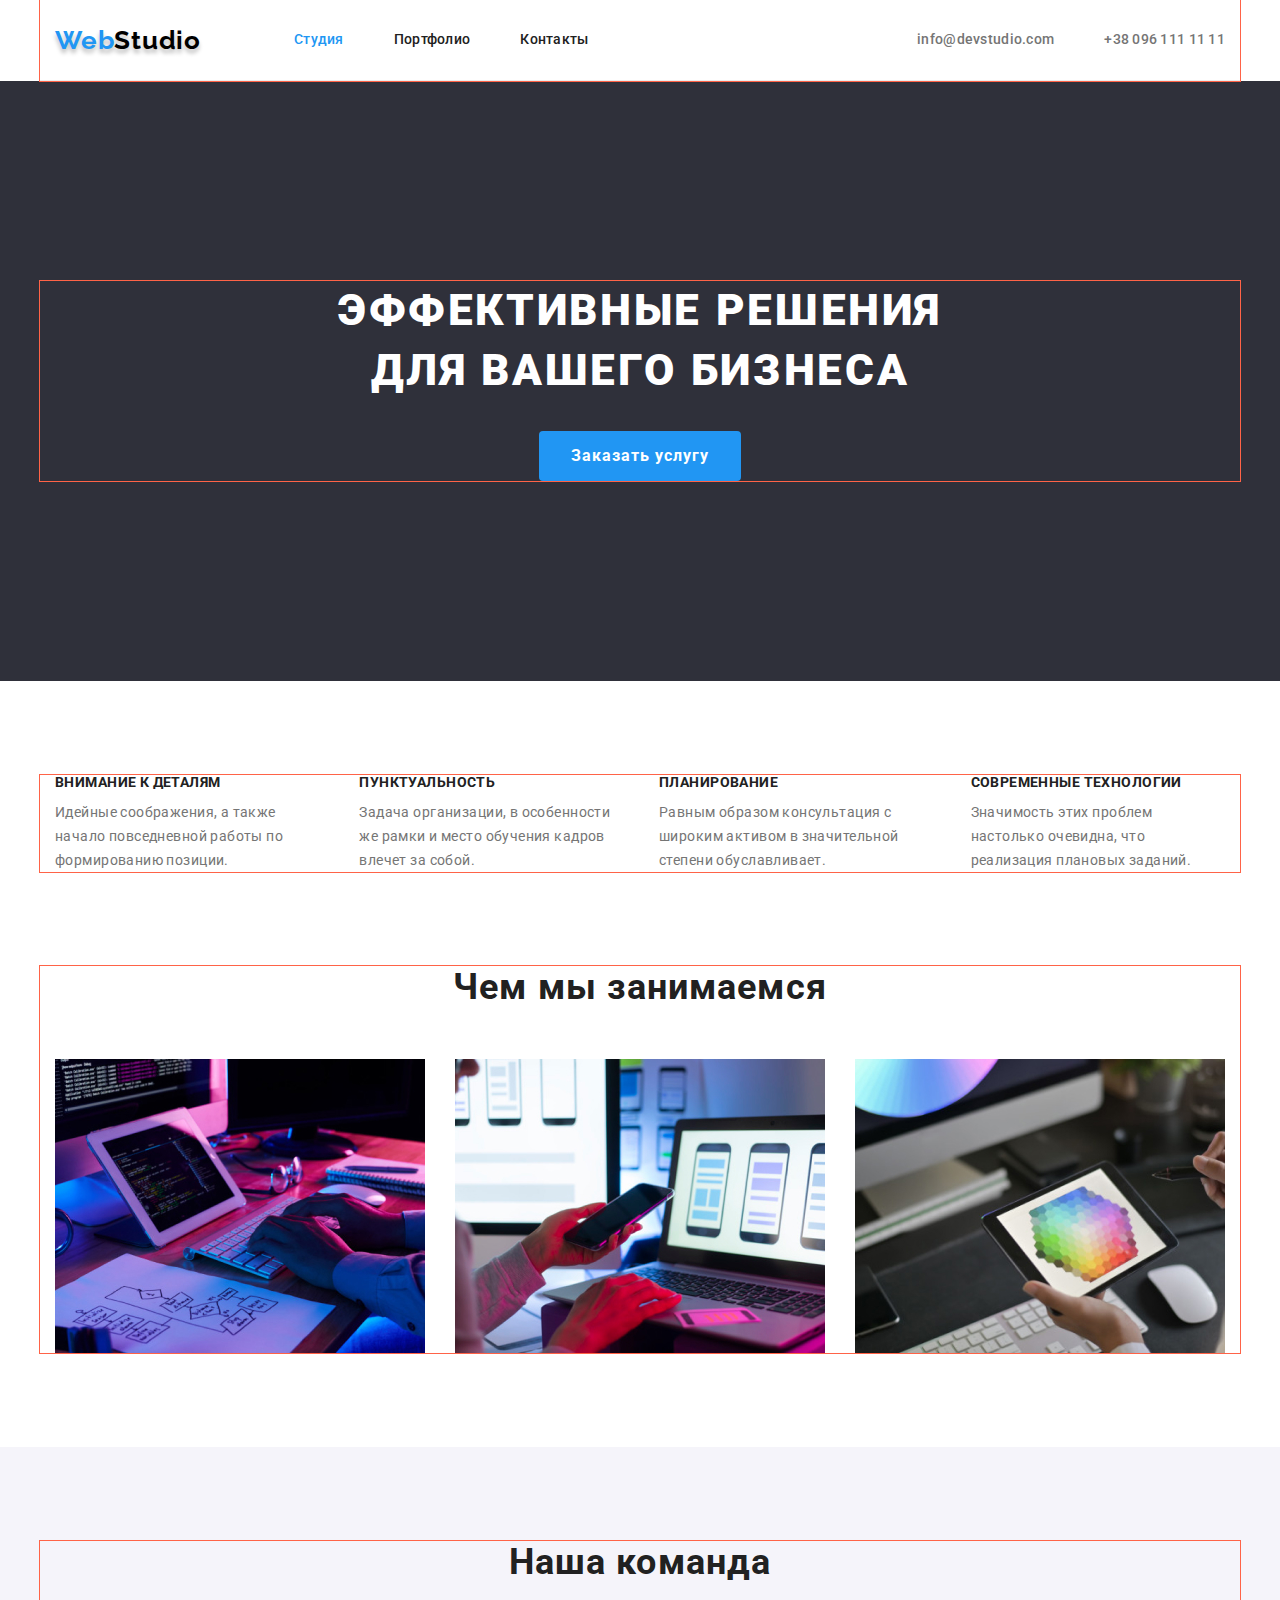
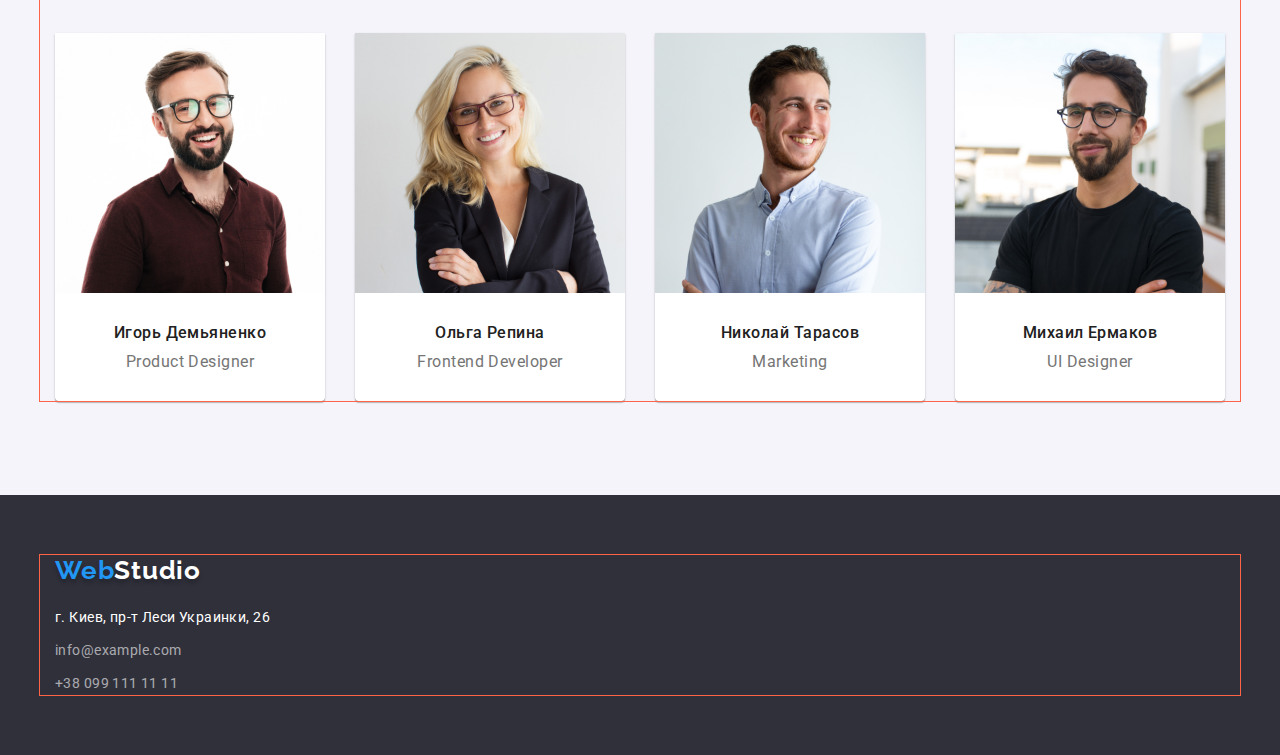
==== index.html @ cce67b64 "Initial commit" ====
<!DOCTYPE html>
<html lang="ru">
	<head>
		<meta charset="UTF-8" />
		<meta http-equiv="X-UA-Compatible" content="IE=edge" />
		<meta name="viewport" content="width=device-width, initial-scale=1.0" />
		<title>WebStudio</title>
		<!-- fonts-start-->
		<link rel="preconnect" href="https://fonts.googleapis.com" />
		<link rel="preconnect" href="https://fonts.gstatic.com" crossorigin />
		<link
			href="https://fonts.googleapis.com/css2?family=Raleway:wght@700&family=Roboto:wght@400;500;700;900&display=swap"
			rel="stylesheet"
		/>
		<!-- fonts-end-->
		<!-- normalize -->
		<link
			rel="stylesheet"
			href="https://cdnjs.cloudflare.com/ajax/libs/modern-normalize/1.1.0/modern-normalize.min.css"
		/>
		<!-- costum-styles-start -->
		<link rel="stylesheet" href="./css/styles.css" />
		<!-- costum-styles-end -->
	</head>
	<body>
		<!-- header-->
		<header>
			<div class="container header-container">
				<a class="header-logo" href="./index.html" lang="en">
					Web
					<span class="logo">Studio</span>
				</a>
				<nav class="header-nav">
					<ul class="header list">
						<li class="header-list">
							<a class="header-link link current" href="./index.html">Студия</a>
						</li>
						<li class="header-list">
							<a class="header-link link" href="./portfolio.html">Портфолио</a>
						</li>
						<li class="header-list">
							<a class="header-link link" href="">Контакты</a>
						</li>
					</ul>
				</nav>

				<!--contact-->
				<ul class="list">
					<li class="contact-item">
						<a class="contact-link link" href="mailto:info@devstudio.com">info@devstudio.com</a>
					</li>
					<li class="contact-item"><a class="contact-link link" href="tel:+380961111111">+38 096 111 11 11</a></li>
				</ul>
			</div>
		</header>

		<main>
			<!-- hero -->
			<section class="hero">
				<div class="container">
					<h1 class="headline">Эффективные решения для вашего бизнеса</h1>
					<button class="button-hero" type="button">Заказать услугу</button>
				</div>
			</section>

			<!-- peculiarities -->
			<section class="padding">
				<div class="container container-peculiarities">
					<h2 hidden>Особенности нашей компании</h2>
					<ul class="peculiarities list">
						<li class="item">
							<h3 class="peculiarities-title">Внимание к деталям</h3>
							<p class="peculiarities-txt">
								Идейные соображения, а также начало повседневной работы по формированию позиции.
							</p>
						</li>
						<li class="item">
							<h3 class="peculiarities-title">Пунктуальность</h3>
							<p class="peculiarities-txt">
								Задача организации, в особенности же рамки и место обучения кадров влечет за собой.
							</p>
						</li>
						<li class="item">
							<h3 class="peculiarities-title">Планирование</h3>
							<p class="peculiarities-txt">
								Равным образом консультация с широким активом в значительной степени обуславливает.
							</p>
						</li>
						<li class="item">
							<h3 class="peculiarities-title">Современные технологии</h3>
							<p class="peculiarities-txt">
								Значимость этих проблем настолько очевидна, что реализация плановых заданий.
							</p>
						</li>
					</ul>
				</div>
			</section>

			<!-- work -->
			<section class="work">
				<div class="container">
					<h2 class="section-title-txt">Чем мы занимаемся</h2>
					<ul class="list">
						<li class="item">
							<img src="./images/main/box1.jpg" alt="анализируем" width="370" height="294" />
						</li>
						<li class="item">
							<img src="./images/main/box2.jpg" alt="разрабатываем" width="370" height="294" />
						</li>
						<li class="item">
							<img src="./images/main/box3.jpg" alt="усовершенствуем" width="370" height="294" />
						</li>
					</ul>
				</div>
			</section>

			<!-- team -->
			<section class="team padding">
				<div class="container">
					<h2 class="section-title-txt">Наша команда</h2>
					<ul class="list">
						<li class="team-txt">
							<img class="team-img" src="./images/main/1.jpg" alt="Игорь Демьяненко" width="270" height="260" />
							<div class="txt-pad">
								<h3 class="name-txt">Игорь Демьяненко</h3>
								<p lang="en" class="profession-txt">Product Designer</p>
							</div>
						</li>
						<li class="team-txt">
							<img class="team-img" src="./images/main/2.jpg" alt="Ольга Репина" width="270" height="260" />
							<div class="txt-pad">
								<h3 class="name-txt">Ольга Репина</h3>
								<p lang="en" class="profession-txt">Frontend Developer</p>
							</div>
						</li>
						<li class="team-txt">
							<img class="team-img" src="./images/main/3.jpg" alt="Николай Тарасов" width="270" height="260" />
							<div class="txt-pad">
								<h3 class="name-txt">Николай Тарасов</h3>
								<p lang="en" class="profession-txt">Marketing</p>
							</div>
						</li>
						<li class="team-txt">
							<img class="team-img" src="./images/main/4.jpg" alt="Михаил Ермаков" width="270" height="260" />
							<div class="txt-pad">
								<h3 class="name-txt">Михаил Ермаков</h3>
								<p lang="en" class="profession-txt">UI Designer</p>
							</div>
						</li>
					</ul>
				</div>
			</section>
		</main>

		<!--footer-->
		<footer class="footer">
			<div class="container">
				<a class="header-logo" href="./index.html" lang="en">
					Web
					<span class="footer-logo">Studio</span>
				</a>
				<h2 hidden>Контакты</h2>
				<address>
					<ul class="list">
						<li>
							<a
								class="footer-address link"
								href="https://goo.gl/maps/wxkbb35VSYqCrP139"
								target="_blank"
								rel="noopener noreferrer"
							>
								г. Киев, пр-т Леси Украинки, 26
							</a>
						</li>
						<li><a class="footer-contact link" href="mailto:info@example.com">info@example.com</a></li>
						<li><a class="footer-contact link" href="tel:+380991111111">+38 099 111 11 11</a></li>
					</ul>
				</address>
			</div>
		</footer>
	</body>
</html>
---- css/styles.css ----
:root {

    /* fonts */
--main-font: "Roboto";
--secondery-font:"Raleway";
    /* text-color */
--capital-letters-cl: #212121;
--accent-txt-cl: #757575;
--hover-txt-cl: #2196F3;
--secondary-txt-cl: #ffffff;


    /* bg-colors */
--basic-bgc: #2F303A;
--additional-bgc: #188CE8;
    /* others */
}
body {
font-family: var(--main-font), sans-serif;
font-size: 14px;
line-height: 1.71;
color: var(--accent-txt-cl);
}
/* resets */
h1,h2,h3,h4,h5,p {
    margin: 0px;
}
img{
    display: block;
    max-width: 100%;
    height: auto;

}
/* container */
.container {
    width: 1200px;
    padding-left: 15px;
    padding-right: 15px;
    margin-left: auto;
    margin-right: auto;
    outline: 1px solid tomato;

}
/* logo-start */
.header-logo,
.logo {
display: flex;

font-family: var(--secondery-font);
font-weight: 700;
font-size: 26px;
line-height: 1.19;
letter-spacing: 0.03em;
color: var(--hover-txt-cl);
list-style: none;
text-decoration: none;
text-shadow: 0px 4px 4px rgba(0, 0, 0, 0.25);
}
.logo{
    font-family: var(--secondery-font), sans-serif;
    color: #000000;
}
.header-logo{
    margin-right: 93px;
}
/* logo-end */

/* common-styles-start */
.link{
    text-decoration: none;
}
.list{
    list-style: none;
    margin: 0px;
    padding: 0px;
}
.padding{
    padding: 94px 0;
}
/* common-styles-end */

/* header section */
.header-container{
    border-bottom:1px solid #ECECEC;
;}
.header-container,
.header-nav>.list,
.header-container>.list{
    display: flex;
    align-items: center;
}
.header-nav .header-list:last-child{
    margin-right: 0px;
}
.header-list {
    margin-right: 50px;
}

.header-link{
    display: block;
    padding-top: 32px;
    padding-bottom: 32px;

    font-weight: 500;
    line-height: 1.14;
    letter-spacing: 0.02em;
    color: var(--capital-letters-cl);
}

.header-link:hover,
.header-link:focus,
.contact-link:hover,
.contact-link:focus
{
color:  var(--hover-txt-cl);
}
.link.current{
    color: var(--hover-txt-cl)
}
.header-link,
.button-hero,
.portfolio-button{      
cursor: pointer;
}
/* contact */
.contact-link {
    display: block;
    padding-top: 32px;
    padding-bottom: 32px;

    font-weight: 500;
    line-height: 1.14;
    letter-spacing: 0.02em;
    color: var(--accent-txt-cl);   
}
.list .contact-item + .contact-item{
    margin-left: 50px;

}

.header-container>.list{
    margin-left: auto;
    
}


/* hero */

.hero{
    padding: 200px 0;

    color: var(--secondary-txt-cl);
    background-color: var(--basic-bgc);
    text-align: center;
    
}

.headline{
margin: auto;
margin-bottom: 30px;
max-width: 650px;

font-weight: 900;
font-size: 44px;
line-height: 1.36;
letter-spacing: 0.06em;
text-transform: uppercase;

}
/* button */
.button-hero{
    padding: 10px 32px;
    border-radius: 4px;
    border: none;

    font-family: inherit;
    font-weight: 700;
    font-size: 16px;
    line-height: 1.88;
    letter-spacing: 0.06em;
    color: var(--secondary-txt-cl);
    background-color: var(--hover-txt-cl);
    
    

}
.button-hero:hover,
.button-hero:focus{
background-color: var(--additional-bgc);
}
/* peculiarities */

.peculiarities{
    display: flex;
    justify-content: center;
}

.peculiarities .item:not(:last-child){
    margin-right: 30px;
}
.peculiarities-title{
margin-bottom: 10px;

font-weight: 700;
font-size: 14px;
line-height: 1.14;
letter-spacing: 0.03em;
text-transform: uppercase;
color:var(--capital-letters-cl);

}
.peculiarities-txt{
letter-spacing: 0.03em;
}


/* work */

.work{
    padding-bottom: 94px;
}
.work .list{
    display: flex;
}
.work .item{
width: calc(100%/3-60px);
margin-right: 30px;
}
.work .item:nth-child(3n){
    margin-right: 0px;
}
.work .section-title-txt{
    margin-bottom: 50px;
}
/* team */
.team{
    background-color: #F5F4FA;
}
.team .list{
    display: flex;
}

.team li:not(:last-child){
margin-right: 30px;
}
.section-title-txt{
margin-bottom: 50px;

font-weight: 700;
font-size: 36px;
line-height: 1.17;
text-align: center;
letter-spacing: 0.03em;
color:var(--capital-letters-cl);
}

.team-txt{
background: #FFFFFF;
box-shadow: 0px 1px 3px rgba(0, 0, 0, 0.12), 0px 1px 1px rgba(0, 0, 0, 0.14), 0px 2px 1px rgba(0, 0, 0, 0.2);
border-radius: 0px 0px 4px 4px;
}
.name-txt{
    margin-bottom: 10px;

    font-weight: 500;
    font-size: 16px;
    line-height: 1.19;
    text-align: center;
    letter-spacing: 0.03em;
    color: var(--capital-letters-cl);
}
.profession-txt{
font-size: 16px;
line-height: 1.19;
text-align: center;
letter-spacing: 0.03em;
}
.txt-pad{
    padding: 30px 0;
}

/* footer start */
.footer{
padding: 60px 0;
}
.footer{
    background-color: var(--basic-bgc);
}
.footer .header-logo{
    margin-bottom: 20px;
}

.footer-logo{
font-family: 'Raleway';
font-weight: 700;
font-size: 26px;
line-height: 1.19;
letter-spacing: 0.03em;
color: var(--secondary-txt-cl);
}
.footer-address{
font-style: normal;
letter-spacing: 0.03em;
color: var(--secondary-txt-cl);
}
.footer-contact{
font-style: normal;
letter-spacing: 0.03em;
color: rgba(255, 255, 255, 0.6);

}
.footer li:not(:last-child){
    margin-bottom: 9px;
}

.footer-address:hover,
.footer-address:focus,
.footer-contact:hover,
.footer-contact:focus{
color: var(--hover-txt-cl);
}
/* footer end */

/* portfolio */
.portfolio .btn{
    display: flex;
    justify-content: center;
    margin-bottom: 20px;
}
/* .portfolio .container{

} */
.portfolio .examples{
    display: flex;
    flex-wrap: wrap;
}
.portfolio .example{
    width: calc(100% / 3 - 20px);
    margin-right: 30px;
}
.portfolio .example:nth-child(3n){
    margin-right: 0;
}
.example{
    border: 1px solid #EEEEEE;
    margin-right: 30px;
}
.example:hover,
.example:focus{
    box-shadow: 0px 1px 1px rgba(0, 0, 0, 0.12), 0px 4px 4px rgba(0, 0, 0, 0.06), 1px 4px 6px rgba(0, 0, 0, 0.16);
}
.example h2{
    margin-bottom: 4px;
}
.example{
    margin-top: 30px;
}
.desc{
    padding: 20px 24px;
}
.example:nth-last-child(-n + 3) {
margin-bottom: 0;
}
/* portfolio-button */
.portfolio-button{
padding: 6px 22px;

font-family: inherit;
font-weight: 500;
font-size: 16px;
line-height: 1.6;
text-align: center;
letter-spacing: 0.03em;
color: var(--capital-letters-cl);
border: none;
border-radius: 4px; 
}

.btn li:not(:last-child){
    margin-right: 8px;
}
.portfolio-button:hover,
.portfolio-button:focus{
background-color: var(--hover-txt-cl);
color: var(--secondary-txt-cl);
}

.portfolio-button.current{
background-color: var(--hover-txt-cl);
color: var(--secondary-txt-cl);
}
.title-name{
font-weight: 700;
font-size: 18px;
line-height: 2;
letter-spacing: 0.06em;
color: var(--capital-letters-cl);
}
.work-name{
font-size: 16px;
line-height: 1.9;
letter-spacing: 0.03em;
color: var(--accent-txt-cl);
}
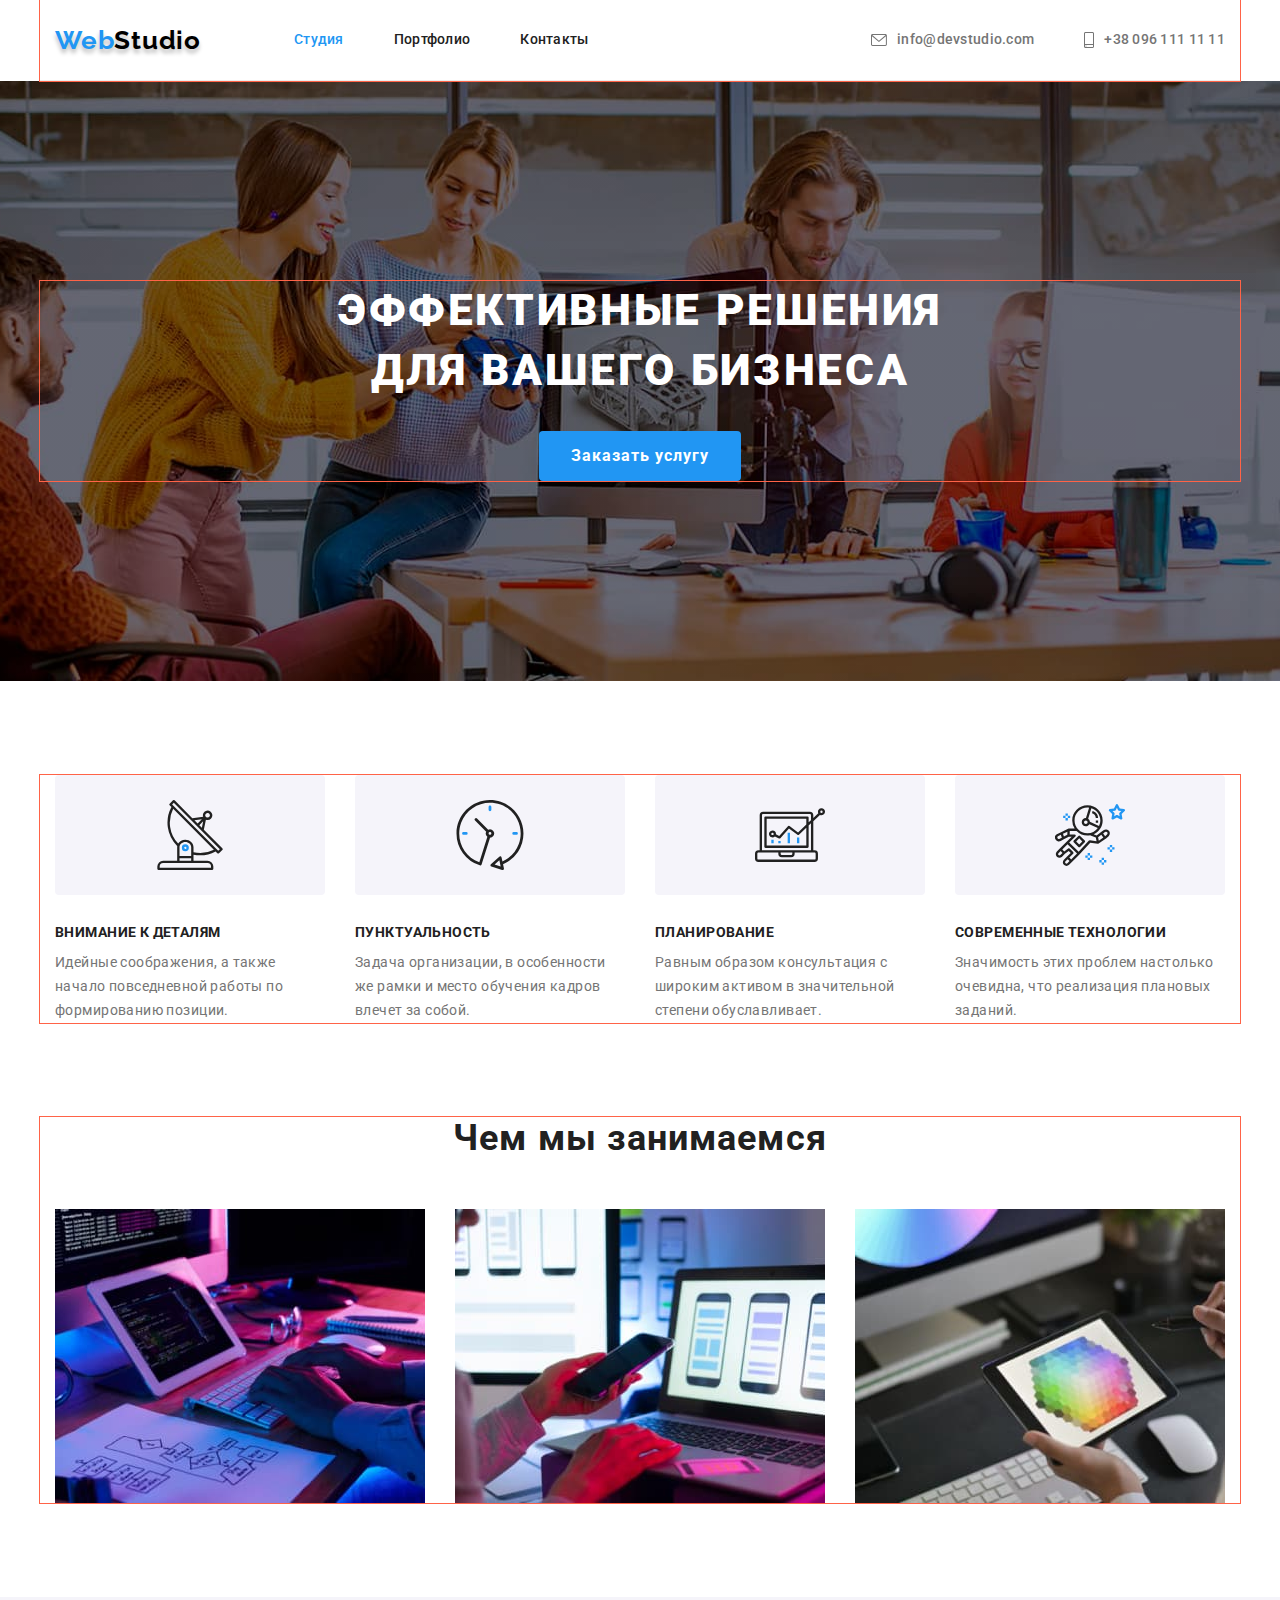
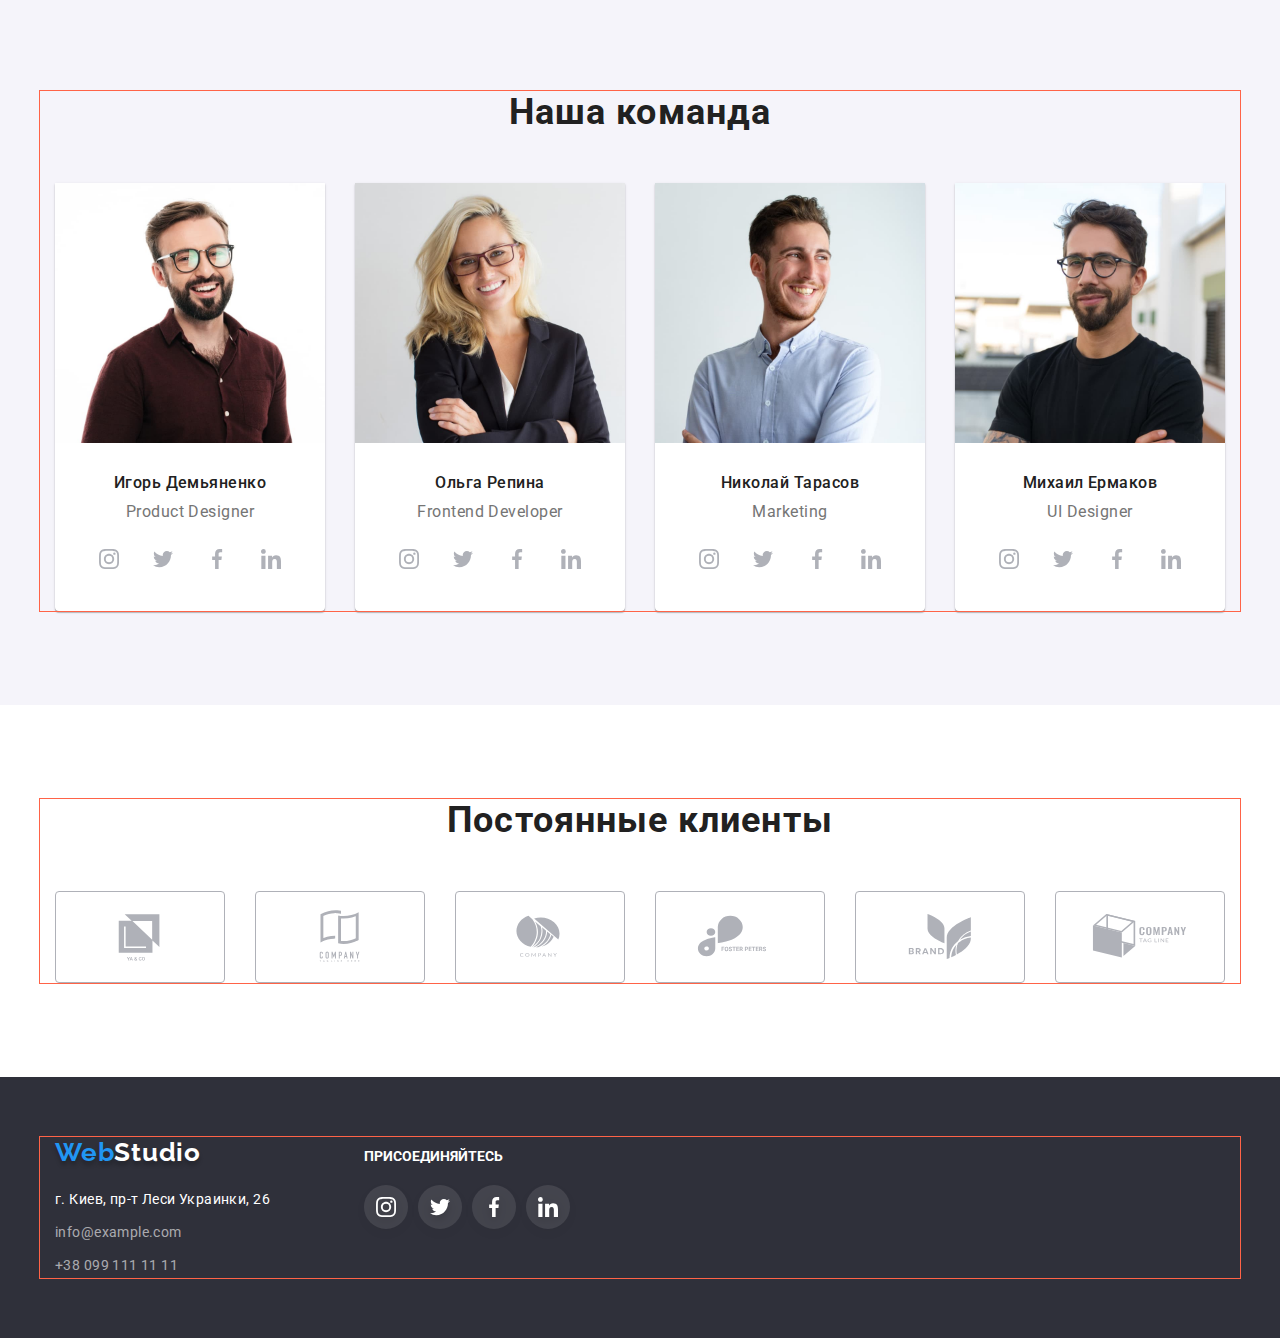
==== commit 7dedba55: "1" ====
--- a/index.html
+++ b/index.html
@@ -47,9 +47,21 @@
 				<!--contact-->
 				<ul class="list">
 					<li class="contact-item">
-						<a class="contact-link link" href="mailto:info@devstudio.com">info@devstudio.com</a>
+						<a class="contact-link link" href="mailto:info@devstudio.com">
+							<svg class="link-icon" width="16" height="12">
+								<use href="./images/icons.svg#icon-envelope"></use>
+							</svg>
+							info@devstudio.com
+						</a>
 					</li>
-					<li class="contact-item"><a class="contact-link link" href="tel:+380961111111">+38 096 111 11 11</a></li>
+					<li class="contact-item">
+						<a class="contact-link link" href="tel:+380961111111">
+							<svg class="link-icon" width="10" height="16">
+								<use href="./images/icons.svg#icon-smartphone"></use>
+							</svg>
+							+38 096 111 11 11
+						</a>
+					</li>
 				</ul>
 			</div>
 		</header>
@@ -57,9 +69,11 @@
 		<main>
 			<!-- hero -->
 			<section class="hero">
-				<div class="container">
-					<h1 class="headline">Эффективные решения для вашего бизнеса</h1>
-					<button class="button-hero" type="button">Заказать услугу</button>
+				<div class="hero-img">
+					<div class="container">
+						<h1 class="headline">Эффективные решения для вашего бизнеса</h1>
+						<button class="button-hero" type="button">Заказать услугу</button>
+					</div>
 				</div>
 			</section>
 
@@ -69,24 +83,44 @@
 					<h2 hidden>Особенности нашей компании</h2>
 					<ul class="peculiarities list">
 						<li class="item">
+							<div class="peculiarities-bgr-icon">
+								<svg class="peculiarities-icon" width="70" height="70">
+									<use href="./images/icons.svg#icon-antenna"></use>
+								</svg>
+							</div>
 							<h3 class="peculiarities-title">Внимание к деталям</h3>
 							<p class="peculiarities-txt">
 								Идейные соображения, а также начало повседневной работы по формированию позиции.
 							</p>
 						</li>
 						<li class="item">
+							<div class="peculiarities-bgr-icon">
+								<svg class="peculiarities-icon" width="70" height="70">
+									<use href="./images/icons.svg#icon-clock"></use>
+								</svg>
+							</div>
 							<h3 class="peculiarities-title">Пунктуальность</h3>
 							<p class="peculiarities-txt">
 								Задача организации, в особенности же рамки и место обучения кадров влечет за собой.
 							</p>
 						</li>
 						<li class="item">
+							<div class="peculiarities-bgr-icon">
+								<svg class="peculiarities-icon" width="70" height="70">
+									<use href="./images/icons.svg#icon-diagram"></use>
+								</svg>
+							</div>
 							<h3 class="peculiarities-title">Планирование</h3>
 							<p class="peculiarities-txt">
 								Равным образом консультация с широким активом в значительной степени обуславливает.
 							</p>
 						</li>
 						<li class="item">
+							<div class="peculiarities-bgr-icon">
+								<svg class="peculiarities-icon" width="70" height="70">
+									<use href="./images/icons.svg#icon-astronaut"></use>
+								</svg>
+							</div>
 							<h3 class="peculiarities-title">Современные технологии</h3>
 							<p class="peculiarities-txt">
 								Значимость этих проблем настолько очевидна, что реализация плановых заданий.
@@ -124,6 +158,36 @@
 							<div class="txt-pad">
 								<h3 class="name-txt">Игорь Демьяненко</h3>
 								<p lang="en" class="profession-txt">Product Designer</p>
+								<ul class="list">
+									<li class="margin-icon">
+										<a class="social-icons" href="">
+											<svg class="team-icon" width="20px" height="20px">
+												<use href="./images/icons.svg#icon-instagram"></use>
+											</svg>
+										</a>
+									</li>
+									<li class="margin-icon">
+										<a class="social-icons" href="">
+											<svg class="team-icon" width="20px" height="20px">
+												<use href="./images/icons.svg#icon-twitter"></use>
+											</svg>
+										</a>
+									</li>
+									<li class="margin-icon">
+										<a class="social-icons" href="">
+											<svg class="team-icon" width="20px" height="20px">
+												<use href="./images/icons.svg#icon-facebook"></use>
+											</svg>
+										</a>
+									</li>
+									<li class="margin-icon">
+										<a class="social-icons" href="">
+											<svg class="team-icon" width="20px" height="20px">
+												<use href="./images/icons.svg#icon-linkedin"></use>
+											</svg>
+										</a>
+									</li>
+								</ul>
 							</div>
 						</li>
 						<li class="team-txt">
@@ -131,6 +195,36 @@
 							<div class="txt-pad">
 								<h3 class="name-txt">Ольга Репина</h3>
 								<p lang="en" class="profession-txt">Frontend Developer</p>
+								<ul class="list">
+									<li class="margin-icon">
+										<a class="social-icons" href="">
+											<svg class="team-icon" width="20px" height="20px">
+												<use href="./images/icons.svg#icon-instagram"></use>
+											</svg>
+										</a>
+									</li>
+									<li class="margin-icon">
+										<a class="social-icons" href="">
+											<svg class="team-icon" width="20px" height="20px">
+												<use href="./images/icons.svg#icon-twitter"></use>
+											</svg>
+										</a>
+									</li>
+									<li class="margin-icon">
+										<a class="social-icons" href="">
+											<svg class="team-icon" width="20px" height="20px">
+												<use href="./images/icons.svg#icon-facebook"></use>
+											</svg>
+										</a>
+									</li>
+									<li class="margin-icon">
+										<a class="social-icons" href="">
+											<svg class="team-icon" width="20px" height="20px">
+												<use href="./images/icons.svg#icon-linkedin"></use>
+											</svg>
+										</a>
+									</li>
+								</ul>
 							</div>
 						</li>
 						<li class="team-txt">
@@ -138,6 +232,36 @@
 							<div class="txt-pad">
 								<h3 class="name-txt">Николай Тарасов</h3>
 								<p lang="en" class="profession-txt">Marketing</p>
+								<ul class="list">
+									<li class="margin-icon">
+										<a class="social-icons" href="">
+											<svg class="team-icon" width="20px" height="20px">
+												<use href="./images/icons.svg#icon-instagram"></use>
+											</svg>
+										</a>
+									</li>
+									<li class="margin-icon">
+										<a class="social-icons" href="">
+											<svg class="team-icon" width="20px" height="20px">
+												<use href="./images/icons.svg#icon-twitter"></use>
+											</svg>
+										</a>
+									</li>
+									<li class="margin-icon">
+										<a class="social-icons" href="">
+											<svg class="team-icon" width="20px" height="20px">
+												<use href="./images/icons.svg#icon-facebook"></use>
+											</svg>
+										</a>
+									</li>
+									<li class="margin-icon">
+										<a class="social-icons" href="">
+											<svg class="team-icon" width="20px" height="20px">
+												<use href="./images/icons.svg#icon-linkedin"></use>
+											</svg>
+										</a>
+									</li>
+								</ul>
 							</div>
 						</li>
 						<li class="team-txt">
@@ -145,7 +269,87 @@
 							<div class="txt-pad">
 								<h3 class="name-txt">Михаил Ермаков</h3>
 								<p lang="en" class="profession-txt">UI Designer</p>
-							</div>
+								<ul class="list">
+									<li class="margin-icon">
+										<a class="social-icons" href="">
+											<svg class="team-icon" width="20px" height="20px">
+												<use href="./images/icons.svg#icon-instagram"></use>
+											</svg>
+										</a>
+									</li>
+									<li class="margin-icon">
+										<a class="social-icons" href="">
+											<svg class="team-icon" width="20px" height="20px">
+												<use href="./images/icons.svg#icon-twitter"></use>
+											</svg>
+										</a>
+									</li>
+									<li class="margin-icon">
+										<a class="social-icons" href="">
+											<svg class="team-icon" width="20px" height="20px">
+												<use href="./images/icons.svg#icon-facebook"></use>
+											</svg>
+										</a>
+									</li>
+									<li class="margin-icon">
+										<a class="social-icons" href="">
+											<svg class="team-icon" width="20px" height="20px">
+												<use href="./images/icons.svg#icon-linkedin"></use>
+											</svg>
+										</a>
+									</li>
+								</ul>
+							</div>
+						</li>
+					</ul>
+				</div>
+			</section>
+			<!-- clients -->
+			<section class="padding">
+				<div class="container">
+					<h2 class="section-title-txt">Постоянные клиенты</h2>
+					<ul class="list client">
+						<li class="client-list">
+							<a class="client-link" href="">
+								<svg width="106" height="60">
+									<use class="client-group" href="./images/icons.svg#icon-group-1"></use>
+								</svg>
+							</a>
+						</li>
+						<li class="client-list">
+							<a class="client-link" href="">
+								<svg width="106" height="60">
+									<use href="./images/icons.svg#icon-group-2"></use>
+								</svg>
+							</a>
+						</li>
+						<li class="client-list">
+							<a class="client-link" href="">
+								<svg width="106" height="60">
+									<use href="./images/icons.svg#icon-group-3"></use>
+								</svg>
+							</a>
+						</li>
+						<li class="client-list">
+							<a class="client-link" href="">
+								<svg width="106" height="60">
+									<use href="./images/icons.svg#icon-group-4"></use>
+								</svg>
+							</a>
+						</li>
+						<li class="client-list">
+							<a class="client-link" href="">
+								<svg width="106" height="60">
+									<use href="./images/icons.svg#icon-group-5"></use>
+								</svg>
+							</a>
+						</li>
+						<li class="client-list">
+							<a class="client-link" href="">
+								<svg width="106" height="60">
+									<use href="./images/icons.svg#icon-group-6"></use>
+								</svg>
+							</a>
 						</li>
 					</ul>
 				</div>
@@ -155,27 +359,62 @@
 		<!--footer-->
 		<footer class="footer">
 			<div class="container">
-				<a class="header-logo" href="./index.html" lang="en">
-					Web
-					<span class="footer-logo">Studio</span>
-				</a>
-				<h2 hidden>Контакты</h2>
-				<address>
+				<div>
+					<a class="header-logo" href="./index.html" lang="en">
+						Web
+						<span class="footer-logo">Studio</span>
+					</a>
+					<h2 hidden>Контакты</h2>
+					<address>
+						<ul class="list">
+							<li>
+								<a
+									class="footer-address link"
+									href="https://goo.gl/maps/wxkbb35VSYqCrP139"
+									target="_blank"
+									rel="noopener noreferrer"
+								>
+									г. Киев, пр-т Леси Украинки, 26
+								</a>
+							</li>
+							<li><a class="footer-contact link" href="mailto:info@example.com">info@example.com</a></li>
+							<li><a class="footer-contact link" href="tel:+380991111111">+38 099 111 11 11</a></li>
+						</ul>
+					</address>
+				</div>
+				<div class="social-network">
+					<p class="social-p">присоединяйтесь</p>
 					<ul class="list">
-						<li>
-							<a
-								class="footer-address link"
-								href="https://goo.gl/maps/wxkbb35VSYqCrP139"
-								target="_blank"
-								rel="noopener noreferrer"
-							>
-								г. Киев, пр-т Леси Украинки, 26
-							</a>
-						</li>
-						<li><a class="footer-contact link" href="mailto:info@example.com">info@example.com</a></li>
-						<li><a class="footer-contact link" href="tel:+380991111111">+38 099 111 11 11</a></li>
-					</ul>
-				</address>
+						<li class="margin-icon-footer">
+							<a class="social-icon" href="">
+								<svg class="icon" width="20px" height="20px">
+									<use href="./images/icons.svg#icon-instagram"></use>
+								</svg>
+							</a>
+						</li>
+						<li class="margin-icon-footer">
+							<a class="social-icon" href="">
+								<svg class="icon" width="20px" height="20px">
+									<use href="./images/icons.svg#icon-twitter"></use>
+								</svg>
+							</a>
+						</li>
+						<li class="margin-icon-footer">
+							<a class="social-icon" href="">
+								<svg class="icon" width="20px" height="20px">
+									<use href="./images/icons.svg#icon-facebook"></use>
+								</svg>
+							</a>
+						</li>
+						<li class="margin-icon-footer">
+							<a class="social-icon" href="">
+								<svg class="icon" width="20px" height="20px">
+									<use href="./images/icons.svg#icon-linkedin"></use>
+								</svg>
+							</a>
+						</li>
+					</ul>
+				</div>
 			</div>
 		</footer>
 	</body>
--- a/css/styles.css
+++ b/css/styles.css
@@ -9,6 +9,10 @@
 --accent-txt-cl: #757575;
 --hover-txt-cl: #2196F3;
 --secondary-txt-cl: #ffffff;
+/* Icons */
+--icon-cl: #AFB1B8;
+--icon-bg-cl: #2196F3;
+--icon-cl-footer: #ffffff;
 
 
     /* bg-colors */
@@ -125,7 +129,8 @@
 }
 /* contact */
 .contact-link {
-    display: block;
+    display:flex;
+    align-items: center;
     padding-top: 32px;
     padding-bottom: 32px;
 
@@ -134,6 +139,11 @@
     letter-spacing: 0.02em;
     color: var(--accent-txt-cl);   
 }
+.link-icon {
+    margin-right: 10px;
+    fill: currentColor;
+}
+
 .list .contact-item + .contact-item{
     margin-left: 50px;
 
@@ -147,8 +157,28 @@
 
 /* hero */
 
+.hero-img{
+    max-width: 1600px;
+    max-height: 600px;
+    margin-left: auto;
+    margin-right: auto;
+    padding: 200px 0;
+    background-image: linear-gradient(
+        to right,
+        rgba(0, 0, 0, 0.25),
+        rgba(0, 0, 0, 0.25)
+        ),
+        url(../images/hero.jpg);
+    background-repeat: no-repeat;
+    background-position: center;
+    background-size: cover;
+
+    
+    /* background: #C4C4C4; */
+}
+
 .hero{
-    padding: 200px 0;
+    
 
     color: var(--secondary-txt-cl);
     background-color: var(--basic-bgc);
@@ -190,6 +220,20 @@
 background-color: var(--additional-bgc);
 }
 /* peculiarities */
+.peculiarities-bgr-icon{
+    width: 270px;
+    height: 120px;
+    background: #F5F4FA;
+    border-radius: 4px;
+    display: flex;
+    margin-bottom: 30px;
+    justify-content: center;
+    align-items: center;
+}
+
+/* .peculiarities-icon{
+    margin: auto;
+} */
 
 .peculiarities{
     display: flex;
@@ -240,8 +284,30 @@
 .team .list{
     display: flex;
 }
-
-.team li:not(:last-child){
+.txt-pad>.list{
+    justify-content: center;
+    margin: 0 32px;
+}
+
+.social-icons{
+fill: currentColor;
+width: 44px;
+height: 44px;
+border-radius: 50%;
+display: inline-flex;
+align-items: center;
+justify-content: center;
+fill: var(--icon-cl);
+}
+.social-icons:hover,
+.social-icons:focus{
+    fill: #FFFFFF;
+    background-color: var(--icon-bg-cl);
+}
+.margin-icon:not(:last-child) {
+margin-right: 10px;
+}
+.team-txt:not(:last-child) {
 margin-right: 30px;
 }
 .section-title-txt{
@@ -271,24 +337,55 @@
     color: var(--capital-letters-cl);
 }
 .profession-txt{
+margin-bottom: 16px;
 font-size: 16px;
 line-height: 1.19;
 text-align: center;
 letter-spacing: 0.03em;
+
 }
 .txt-pad{
     padding: 30px 0;
 }
-
+/* client */
+/* .client-group{
+
+} */
+.client{
+    display: flex;
+    text-decoration: none;
+}
+.client-link{
+display: flex;
+align-items: center;
+justify-content: center;
+width: 170px;
+height: 92px;
+border-radius: 4px;
+border: 1px solid var(--icon-cl);
+fill: var(--icon-cl);
+}
+.client-link:hover,
+.client-link:focus{
+    fill: var(--icon-bg-cl);
+    border: 1px solid var(--icon-bg-cl);
+}
+.client-list:not(:last-child){
+    margin-right: 30px;
+}
 /* footer start */
 .footer{
 padding: 60px 0;
+
+}
+.footer>.container{
+display: flex;
 }
 .footer{
-    background-color: var(--basic-bgc);
+background-color: var(--basic-bgc);
 }
 .footer .header-logo{
-    margin-bottom: 20px;
+margin-bottom: 20px;
 }
 
 .footer-logo{
@@ -310,7 +407,7 @@
 color: rgba(255, 255, 255, 0.6);
 
 }
-.footer li:not(:last-child){
+.footer address li:not(:last-child){
     margin-bottom: 9px;
 }
 
@@ -320,6 +417,49 @@
 .footer-contact:focus{
 color: var(--hover-txt-cl);
 }
+.social-network>.list{
+display: flex;
+}
+.social-network{
+    padding-top:12px;
+    margin-left: 70px;
+    align-items: center;
+}
+
+.social-p{
+font-weight: 700;
+line-height: 1.14;
+text-transform: uppercase;
+margin-bottom: 20px;
+color: var(--secondary-txt-cl);
+}
+
+.social-icon{
+    fill: currentColor;
+    width: 44px;
+    height: 44px;
+    border-radius: 50%;
+    display: inline-flex;
+    align-items: center;
+    justify-content: center;
+    fill: var(--icon-cl-footer);
+    
+}
+.margin-icon-footer{
+    border-radius: 50%;
+    filter: drop-shadow(0px 4px 4px rgba(0, 0, 0, 0.25));
+    background: rgba(255, 255, 255, 0.1);
+}
+.margin-icon-footer:not(:last-child){
+    margin-right: 10px;
+}
+.social-icon:hover,
+.social-icon:focus {
+    fill: #FFFFFF;
+    background-color: var(--icon-bg-cl);
+}
+
+
 /* footer end */
 
 /* portfolio */
@@ -328,9 +468,7 @@
     justify-content: center;
     margin-bottom: 20px;
 }
-/* .portfolio .container{
-
-} */
+
 .portfolio .examples{
     display: flex;
     flex-wrap: wrap;
@@ -384,6 +522,7 @@
 .portfolio-button:focus{
 background-color: var(--hover-txt-cl);
 color: var(--secondary-txt-cl);
+box-shadow: 0px 3px 1px rgba(0, 0, 0, 0.1), 0px 1px 2px rgba(0, 0, 0, 0.08), 0px 2px 2px rgba(0, 0, 0, 0.12);
 }
 
 .portfolio-button.current{
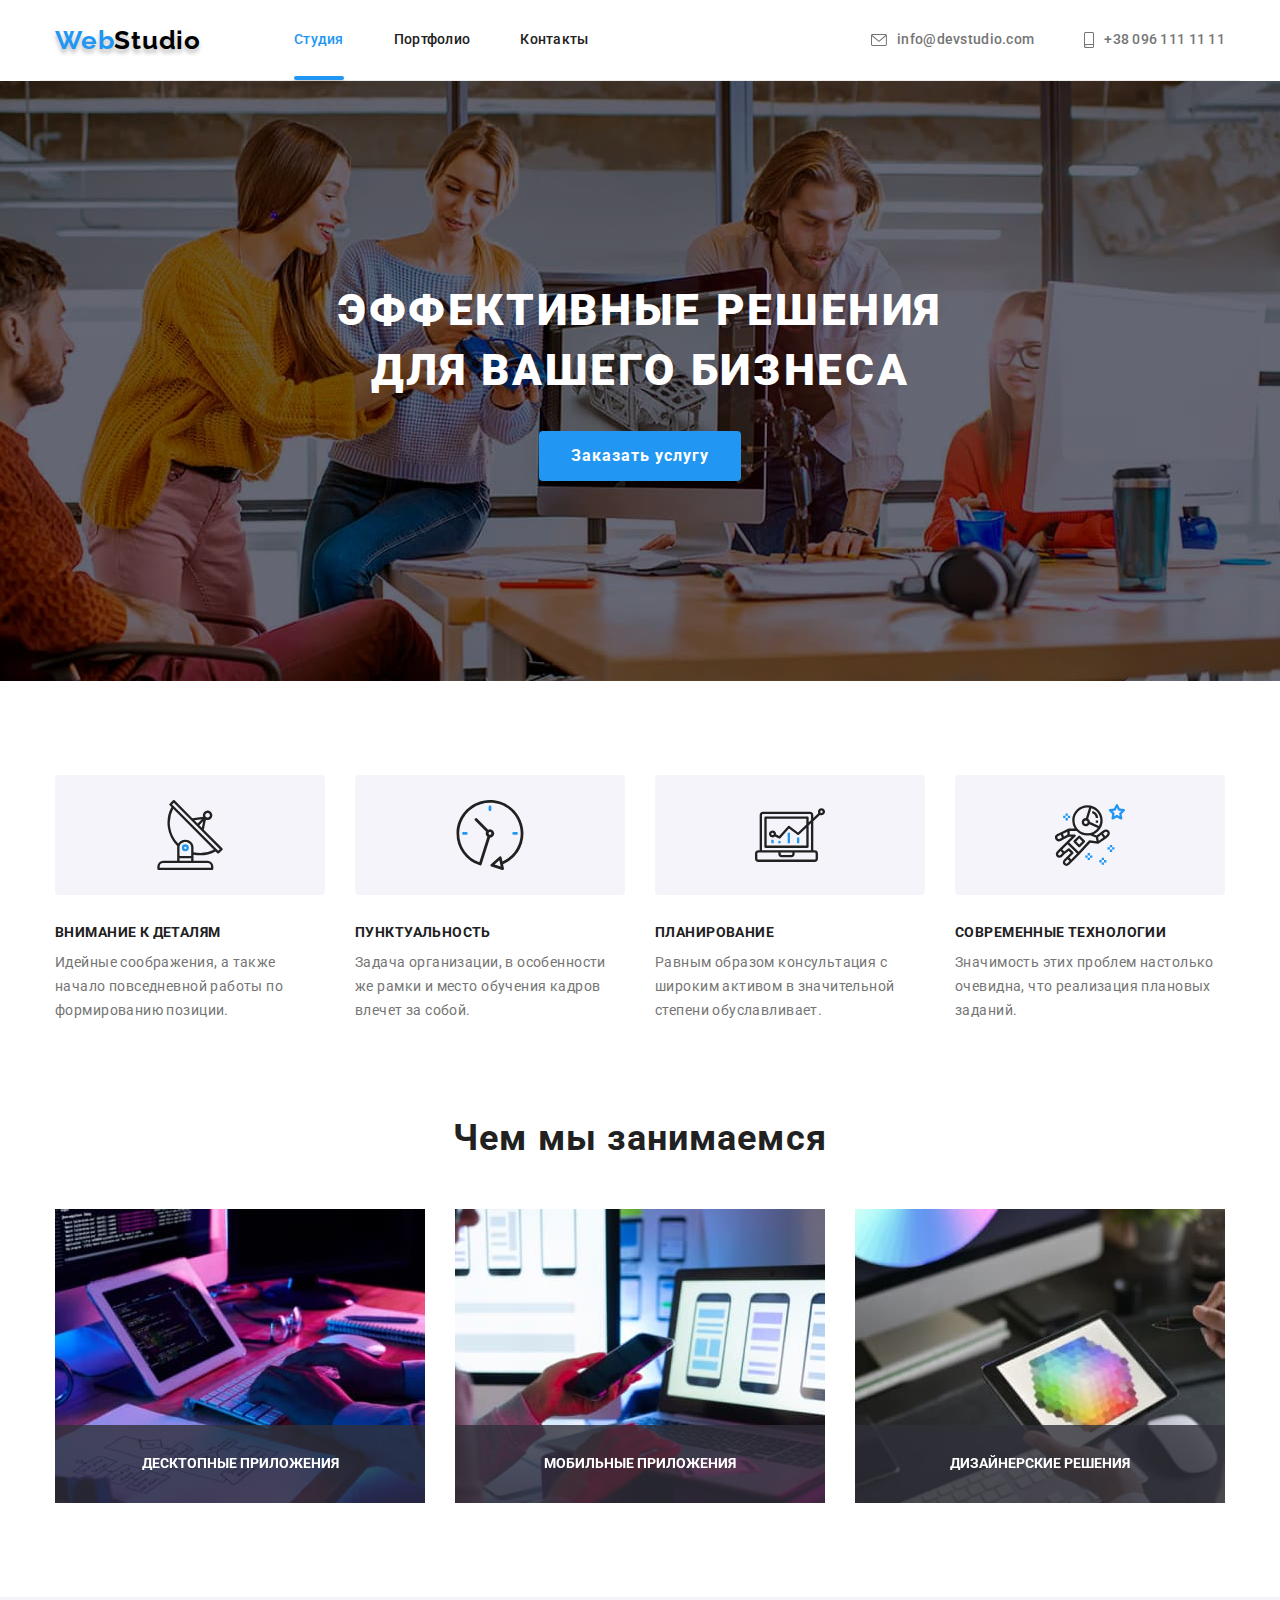
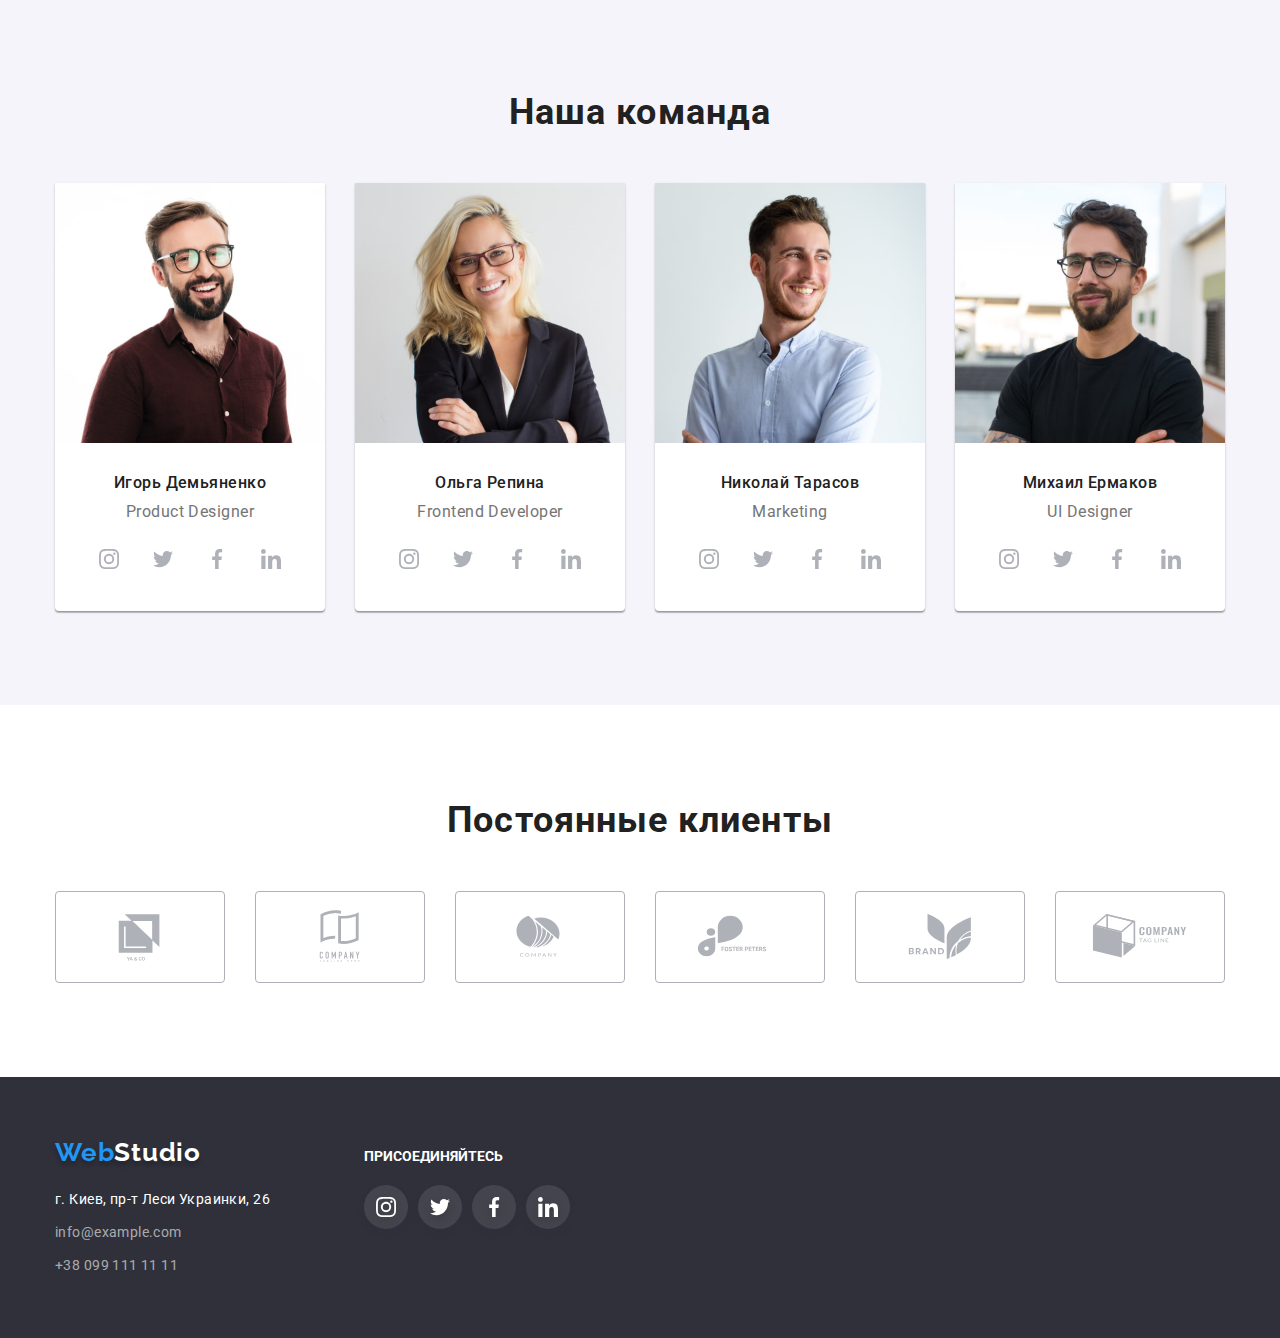
==== commit c8adb1c6: "aqw" ====
--- a/index.html
+++ b/index.html
@@ -72,7 +72,17 @@
 				<div class="hero-img">
 					<div class="container">
 						<h1 class="headline">Эффективные решения для вашего бизнеса</h1>
-						<button class="button-hero" type="button">Заказать услугу</button>
+						<button class="button-hero" type="button" data-modal-open>Заказать услугу</button>
+					</div>
+					<div class="backdrop is-hidden" data-modal>
+						<div class="modal">
+							<button class="close-button" data-modal-close>
+								<svg width="18px" height="18px">
+									<use href="./images/close1.svg"></use>
+								</svg>
+
+							</button>
+						</div>
 					</div>
 				</div>
 			</section>
@@ -137,12 +147,15 @@
 					<ul class="list">
 						<li class="item">
 							<img src="./images/main/box1.jpg" alt="анализируем" width="370" height="294" />
+						<p class="work-txt">Десктопные приложения</p>
 						</li>
 						<li class="item">
 							<img src="./images/main/box2.jpg" alt="разрабатываем" width="370" height="294" />
+							<p class="work-txt">Мобильные приложения</p>
 						</li>
 						<li class="item">
 							<img src="./images/main/box3.jpg" alt="усовершенствуем" width="370" height="294" />
+							<p class="work-txt">Дизайнерские решения</p>
 						</li>
 					</ul>
 				</div>
@@ -417,5 +430,6 @@
 				</div>
 			</div>
 		</footer>
+		<script src="./js/modal.js"></script>
 	</body>
 </html>
--- a/css/styles.css
+++ b/css/styles.css
@@ -14,11 +14,15 @@
 --icon-bg-cl: #2196F3;
 --icon-cl-footer: #ffffff;
 
-
+--timing-function: cubic-bezier(0.4, 0, 0.2, 1) ;
     /* bg-colors */
 --basic-bgc: #2F303A;
 --additional-bgc: #188CE8;
     /* others */
+}
+::before,
+::after{
+    box-sizing: border-box;
 }
 body {
 font-family: var(--main-font), sans-serif;
@@ -43,7 +47,6 @@
     padding-right: 15px;
     margin-left: auto;
     margin-right: auto;
-    outline: 1px solid tomato;
 
 }
 /* logo-start */
@@ -94,6 +97,24 @@
     display: flex;
     align-items: center;
 }
+.header-link::after {
+    content: "";
+    display: block;
+    position: absolute;
+    width: 100%;
+    height: 4px;
+    border-radius: 2px;
+    left: 0;
+    bottom: 0;
+    box-shadow: 0px 4px 4px rgba(0, 0, 0, 0.25);
+
+    background-color: var(--hover-txt-cl) ;
+    opacity: 0;
+
+}
+.header-link.current::after{
+    opacity: 1;
+}
 .header-nav .header-list:last-child{
     margin-right: 0px;
 }
@@ -102,6 +123,7 @@
 }
 
 .header-link{
+    position: relative;
     display: block;
     padding-top: 32px;
     padding-bottom: 32px;
@@ -118,6 +140,7 @@
 .contact-link:focus
 {
 color:  var(--hover-txt-cl);
+text-shadow: 0px 4px 4px rgba(0, 0, 0, 0.25);
 }
 .link.current{
     color: var(--hover-txt-cl)
@@ -211,13 +234,56 @@
     letter-spacing: 0.06em;
     color: var(--secondary-txt-cl);
     background-color: var(--hover-txt-cl);
-    
-    
-
 }
 .button-hero:hover,
 .button-hero:focus{
 background-color: var(--additional-bgc);
+}
+.backdrop{
+position: fixed;
+top: 0;
+left: 0;
+width: 100%;
+height: 100%;
+background: rgba(0, 0, 0, 0.2);
+opacity: 1;
+transition: opacity 250ms cubic-bezier(0.4, 0, 0.2, 1), visibility 250ms cubic-bezier(0.4, 0, 0.2, 1);
+}
+.backdrop.is-hidden{
+opacity: 0;
+pointer-events: none;
+}
+.backdrop.is-hidden .modal {
+transform: translate(-50%, -50%) scale(0.9);
+}
+.modal{
+position: absolute;
+top: 50%;
+left: 50%;
+transform: translate(-50%, -50%) scale(1);
+transition: transform 250ms var(--timing-function);
+width: 528px;
+height: 581px;
+border-radius: 4px;
+background: #FFFFFF;
+box-shadow: 0px 1px 3px rgba(0, 0, 0, 0.12), 0px 1px 1px rgba(0, 0, 0, 0.14), 0px 2px 1px rgba(0, 0, 0, 0.2);
+
+}
+.close-button{
+position: absolute;
+top: 0;
+right: 0;
+display: flex;
+justify-content: center;
+align-items: center;
+width: 30px;
+height: 30px;
+margin-top: 8px;
+margin-right: 8px;
+cursor: pointer;
+border: 1px solid rgba(0, 0, 0, 0.1);
+border-radius: 50%;
+background-color: var(--secondary-txt-cl);
 }
 /* peculiarities */
 .peculiarities-bgr-icon{
@@ -231,10 +297,6 @@
     align-items: center;
 }
 
-/* .peculiarities-icon{
-    margin: auto;
-} */
-
 .peculiarities{
     display: flex;
     justify-content: center;
@@ -270,6 +332,18 @@
 .work .item{
 width: calc(100%/3-60px);
 margin-right: 30px;
+position: relative;
+}
+.work-txt{
+position: absolute;
+text-align: center;
+text-transform: uppercase;
+font-weight: 700;
+bottom: 0;
+width: 100%;
+padding: 27px 0;
+color: rgba(255, 255, 255, 1);
+background: rgba(47, 48, 58, 0.8);
 }
 .work .item:nth-child(3n){
     margin-right: 0px;
@@ -489,16 +563,26 @@
     box-shadow: 0px 1px 1px rgba(0, 0, 0, 0.12), 0px 4px 4px rgba(0, 0, 0, 0.06), 1px 4px 6px rgba(0, 0, 0, 0.16);
 }
 .example h2{
-    margin-bottom: 4px;
+margin-bottom: 4px;
 }
 .example{
-    margin-top: 30px;
+margin-top: 30px;
+}
+.card-info{
+position: relative;
+}
+.card-info,
+.desc{
+    overflow: hidden;
 }
 .desc{
     padding: 20px 24px;
 }
 .example:nth-last-child(-n + 3) {
 margin-bottom: 0;
+}
+.example:hover .work-name-txt{
+    transform: translateY(0);
 }
 /* portfolio-button */
 .portfolio-button{
@@ -518,11 +602,13 @@
 .btn li:not(:last-child){
     margin-right: 8px;
 }
+.portfolio-button{}
 .portfolio-button:hover,
 .portfolio-button:focus{
 background-color: var(--hover-txt-cl);
 color: var(--secondary-txt-cl);
 box-shadow: 0px 3px 1px rgba(0, 0, 0, 0.1), 0px 1px 2px rgba(0, 0, 0, 0.08), 0px 2px 2px rgba(0, 0, 0, 0.12);
+transition: transform 250ms var(--timing-function);
 }
 
 .portfolio-button.current{
@@ -542,3 +628,22 @@
 letter-spacing: 0.03em;
 color: var(--accent-txt-cl);
 }
+.work-name-txt{
+position: absolute;
+display: inline-block;
+bottom: 0;
+left: 0;
+width: 100%;
+height: 100%;
+font-size: 18px;
+line-height: 1.58;
+padding: 63px 24px;
+letter-spacing: 0.03em;
+color: var(--secondary-txt-cl);
+text-shadow: 0px 4px 4px rgba(0, 0, 0, 0.25);
+background-color: rgba(33, 150, 243, 0.9);
+
+
+transform: translateY(100%);
+transition: transform 250ms var(--timing-function);
+}